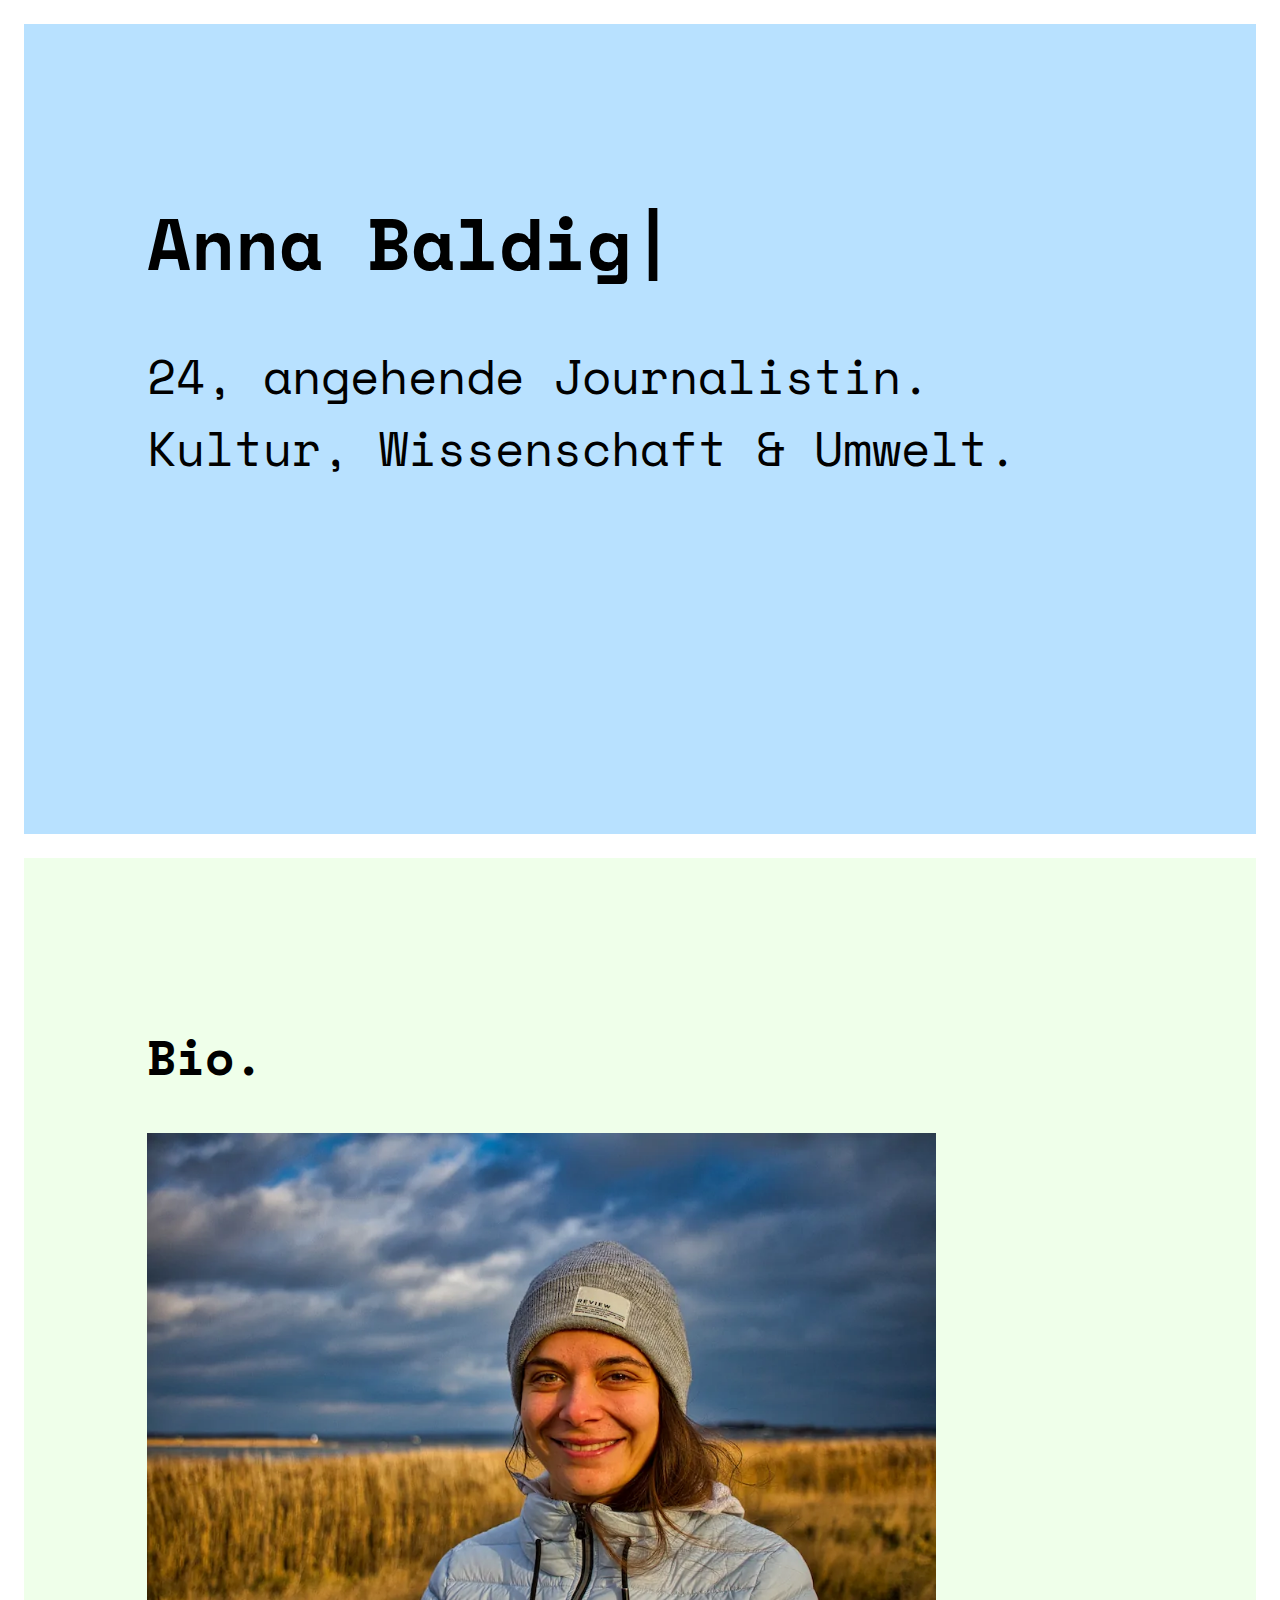
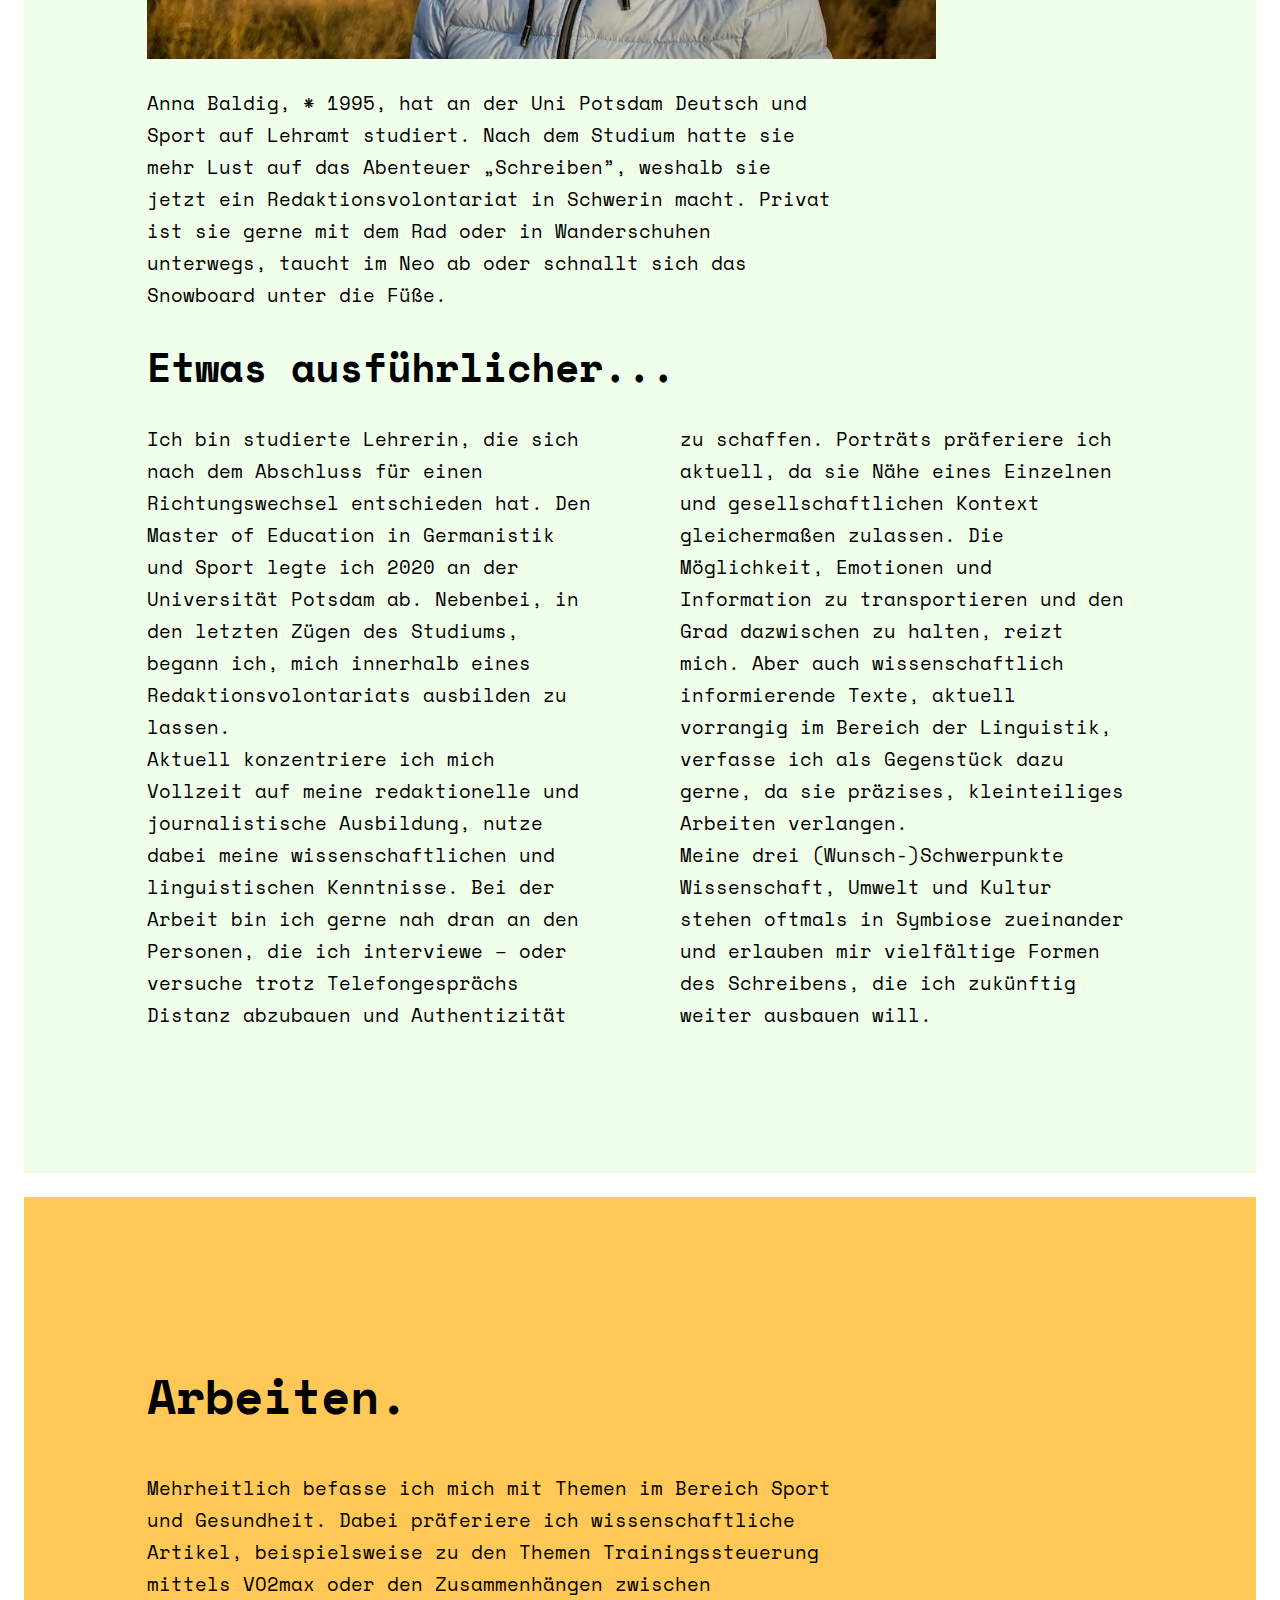
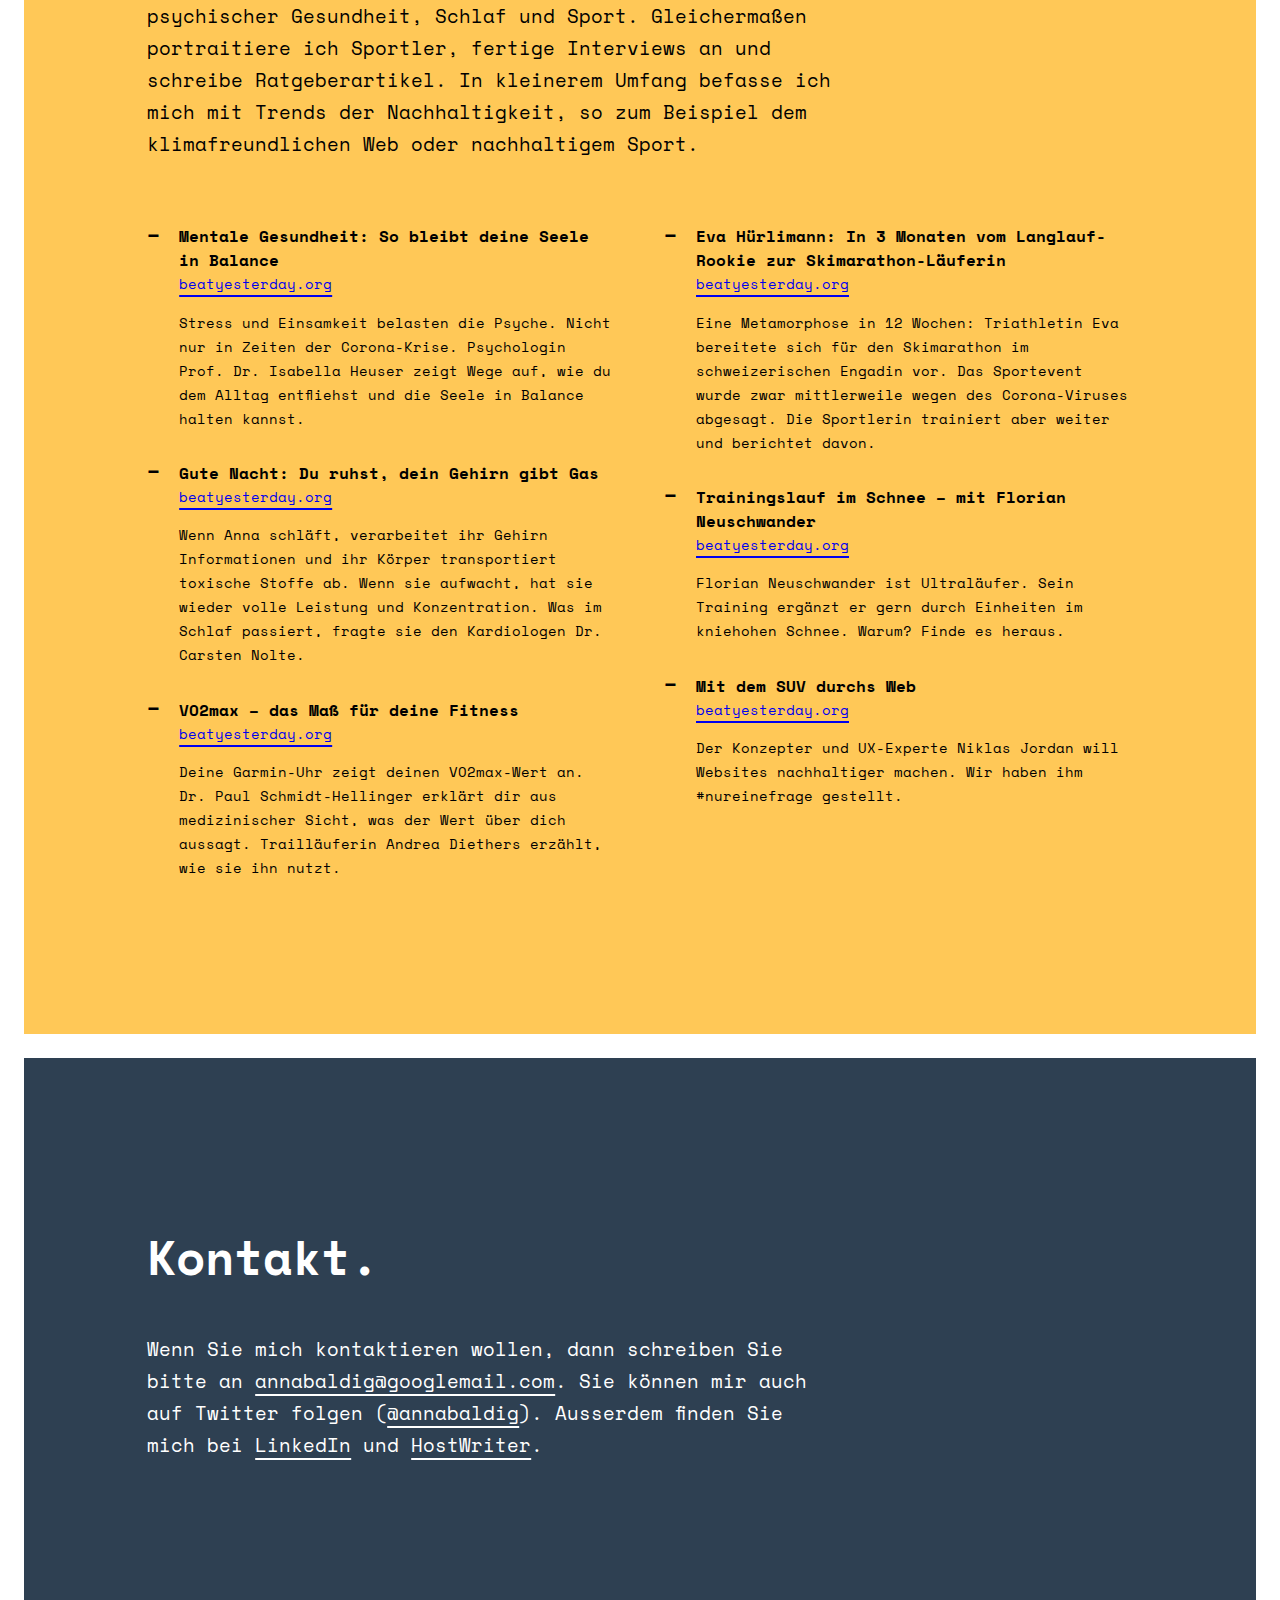
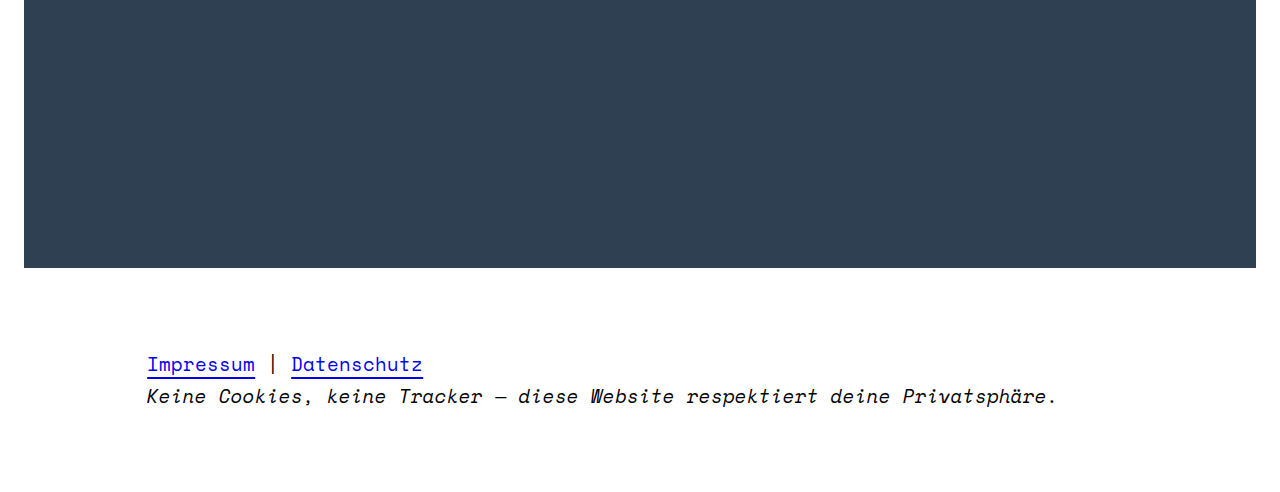
==== index.html @ 7822baf7 "Initial commit" ====
<!DOCTYPE html>
<html lang="en">
<head>
	<meta charset="utf-8">
    <title>Anna Baldig | Journalistin & Autorin</title>
    <meta name="description" content="24, angehende Journalistin. Kultur, Wissenschaft & Umwelt.">
    <meta name="author" content="Anna Baldig">

    <meta property="og:title" content="Anna Baldig | Journalistin & Autorin">
    <meta property="og:description" content="24, angehende Journalistin. Kultur, Wissenschaft & Umwelt.">
    <meta property="og:image" content="https://www.annabaldig.de/src/anna-baldig.webp">
    <meta property="og:url" content="https://www.annabaldig.de/index.html">

    <meta name="twitter:title" content="Anna Baldig | Journalistin & Autorin">
    <meta name="twitter:description" content="24, angehende Journalistin. Kultur, Wissenschaft & Umwelt.">
    <meta name="twitter:image" content="https://www.annabaldig.de/src/anna-baldig.webp">
    <meta name="twitter:card" content="summary_large_image">

    <link rel="stylesheet" href="style.css">
</head>

<body>
    <div class="container start">
        <h1>Anna Baldig<span class="blinking-cursor">|</span></h1>
        <p class="subline">24, angehende Journalistin.<br />Kultur, Wissenschaft & Umwelt.</p>
    </div>
    <div class="container bio">
        <h2>Bio.</h2>
        <div class="cus-column-80">
            <figure>
                <img src="src/anna-baldig.webp" alt="Portrait von Anna Baldig an der Ostsee" title="Anna Baldig" >
            </figure>
        </div>
        <p class="cus-column-70">Anna Baldig, * 1995, hat an der Uni Potsdam Deutsch und Sport auf Lehramt studiert. Nach dem Studium hatte sie mehr Lust auf das Abenteuer „Schreiben”, weshalb sie jetzt ein Redaktionsvolontariat in Schwerin macht. Privat ist sie gerne mit dem Rad oder in Wanderschuhen unterwegs, taucht im Neo ab oder schnallt sich das Snowboard unter die Füße. </p>
        <h3>Etwas ausführlicher...</h3>
        <p class="columns">Ich bin studierte Lehrerin, die sich nach dem Abschluss für einen Richtungswechsel entschieden hat. Den Master of Education in Germanistik und Sport legte ich 2020 an der Universität Potsdam ab. Nebenbei, in den letzten Zügen des Studiums, begann ich, mich innerhalb eines Redaktionsvolontariats ausbilden zu lassen.<br />Aktuell konzentriere ich mich Vollzeit auf meine redaktionelle und journalistische Ausbildung, nutze dabei meine wissenschaftlichen und linguistischen Kenntnisse. Bei der Arbeit bin ich gerne nah dran an den Personen, die ich interviewe – oder versuche trotz Telefongesprächs Distanz abzubauen und Authentizität zu schaffen. Porträts präferiere ich aktuell, da sie Nähe eines Einzelnen und gesellschaftlichen Kontext gleichermaßen zulassen. Die Möglichkeit, Emotionen und Information zu transportieren und den Grad dazwischen zu halten, reizt mich. Aber auch wissenschaftlich informierende Texte, aktuell vorrangig im Bereich der Linguistik, verfasse ich als Gegenstück dazu gerne, da sie präzises, kleinteiliges Arbeiten verlangen.<br />Meine drei (Wunsch-)Schwerpunkte Wissenschaft, Umwelt und Kultur stehen oftmals in Symbiose zueinander und erlauben mir vielfältige Formen des Schreibens, die ich zukünftig weiter ausbauen will.</p>
    </div>
    <div class="container links">
        <h2>Arbeiten.</h2>
        <p class="cus-column-70">Mehrheitlich befasse ich mich mit Themen im Bereich Sport und Gesundheit. Dabei präferiere ich wissenschaftliche Artikel, beispielsweise zu den Themen Trainingssteuerung mittels VO2max oder den Zusammenhängen zwischen psychischer Gesundheit, Schlaf und Sport. Gleichermaßen portraitiere ich Sportler, fertige Interviews an und schreibe Ratgeberartikel. In kleinerem Umfang befasse ich mich mit Trends der Nachhaltigkeit, so zum Beispiel dem klimafreundlichen Web oder nachhaltigem Sport.</p>
        <ul class="columns">
            <li><h3>Mentale Gesundheit: So bleibt deine Seele in Balance</h3><a class="source" href="https://de.beatyesterday.org/health/body-soul/mentale-gesundheit-so-bleibt-deine-seele-in-balance/">beatyesterday.org</a><p>Stress und Einsamkeit belasten die Psyche. Nicht nur in Zeiten der Corona-Krise. Psychologin Prof. Dr. Isabella Heuser zeigt Wege auf, wie du dem Alltag entfliehst und die Seele in Balance halten kannst.</p></li>
            <li><h3>Gute Nacht: Du ruhst, dein Gehirn gibt Gas</h3><a class="source" href="https://de.beatyesterday.org/health/gute-nacht-wir-machen-die-augen-zu-unser-koerper-aber-gibt-gas/">beatyesterday.org</a><p>Wenn Anna schläft, verarbeitet ihr Gehirn Informationen und ihr Körper transportiert toxische Stoffe ab. Wenn sie aufwacht, hat sie wieder volle Leistung und Konzentration. Was im Schlaf passiert, fragte sie den Kardiologen Dr. Carsten Nolte.</p></li>
            <li><h3>VO2max – das Maß für deine Fitness</h3><a class="source" href="https://de.beatyesterday.org/active/running/vo2max-das-mass-fuer-deine-fitness/">beatyesterday.org</a><p>Deine Garmin-Uhr zeigt deinen VO2max-Wert an. Dr. Paul Schmidt-Hellinger erklärt dir aus medizinischer Sicht, was der Wert über dich aussagt. Trailläuferin Andrea Diethers erzählt, wie sie ihn nutzt.</p></li>
            <li><h3>Eva Hürlimann: In 3 Monaten vom Langlauf-Rookie zur Skimarathon-Läuferin</h3><a class="source" href="https://de.beatyesterday.org/active/eva-huerlimann-in-3-monaten-vom-langlauf-rookie-zur-skimarathon-laeuferin/">beatyesterday.org</a><p>Eine Metamorphose in 12 Wochen: Triathletin Eva bereitete sich für den Skimarathon im schweizerischen Engadin vor. Das Sportevent wurde zwar mittlerweile wegen des Corona-Viruses abgesagt. Die Sportlerin trainiert aber weiter und berichtet davon.</p></li>
            <li><h3>Trainingslauf im Schnee – mit Florian Neuschwander</h3><a class="source" href="https://de.beatyesterday.org/active/gewinne-einen-trainingslauf-im-schnee-mit-florian-neuschwander/">beatyesterday.org</a><p>Florian Neuschwander ist Ultraläufer. Sein Training ergänzt er gern durch Einheiten im kniehohen Schnee. Warum? Finde es heraus.</p></li>
            <li><h3>Mit dem SUV durchs Web</h3><a class="source" href="https://www.growsmarter.de/mit-dem-suv-durchs-web">beatyesterday.org</a><p>Der Konzepter und UX-Experte Niklas Jordan will Websites nachhaltiger machen. Wir haben ihm #nureinefrage gestellt.</p></li>
        </ul>
    </div>
    <div class="container contact">
        <h2>Kontakt.</h2>
        <p class="cus-column-70">Wenn Sie mich kontaktieren wollen, dann schreiben Sie bitte an <a href="mailto:annabaldig@googlemail.com">annabaldig@googlemail.com</a>. Sie können mir auch auf Twitter folgen (<a href="https://twitter.com/annabaldig">@annabaldig</a>). Ausserdem finden Sie mich bei <a href="https://www.linkedin.com/in/anna-baldig-223ab618a/">LinkedIn</a> und <a href="https://hostwriter.org/">HostWriter</a>.</p>
    </div>
    <div class="legal">
        <p><a href="/impressum.html">Impressum</a> | <a href="datenschutz.html">Datenschutz</a><br /><em>Keine Cookies, keine Tracker — diese Website respektiert deine Privatsphäre.</em></p>
    </div>
</body>
</html>
---- style.css ----
/* space-mono-regular - latin */
@font-face {
  font-family: 'Space Mono';
  font-style: normal;
  font-weight: 400;
  src: url('../src/space-mono-v5-latin-regular.eot'); /* IE9 Compat Modes */
  src: local('Space Mono'), local('SpaceMono-Regular'),
       url('../src/space-mono-v5-latin-regular.eot?#iefix') format('embedded-opentype'), /* IE6-IE8 */
       url('../src/space-mono-v5-latin-regular.woff2') format('woff2'), /* Super Modern Browsers */
       url('../src/space-mono-v5-latin-regular.woff') format('woff'), /* Modern Browsers */
       url('../src/space-mono-v5-latin-regular.ttf') format('truetype'), /* Safari, Android, iOS */
       url('../src/space-mono-v5-latin-regular.svg#SpaceMono') format('svg'); /* Legacy iOS */
}

/* space-mono-italic - latin */
@font-face {
  font-family: 'Space Mono';
  font-style: italic;
  font-weight: 400;
  src: url('../src/space-mono-v5-latin-italic.eot'); /* IE9 Compat Modes */
  src: local('Space Mono Italic'), local('SpaceMono-Italic'),
       url('../src/space-mono-v5-latin-italic.eot?#iefix') format('embedded-opentype'), /* IE6-IE8 */
       url('../src/space-mono-v5-latin-italic.woff2') format('woff2'), /* Super Modern Browsers */
       url('../src/space-mono-v5-latin-italic.woff') format('woff'), /* Modern Browsers */
       url('../src/space-mono-v5-latin-italic.ttf') format('truetype'), /* Safari, Android, iOS */
       url('../src/space-mono-v5-latin-italic.svg#SpaceMono') format('svg'); /* Legacy iOS */
}

/* space-mono-700 - latin */
@font-face {
  font-family: 'Space Mono';
  font-style: normal;
  font-weight: 700;
  src: url('../src/space-mono-v5-latin-700.eot'); /* IE9 Compat Modes */
  src: local('Space Mono Bold'), local('SpaceMono-Bold'),
       url('../src/space-mono-v5-latin-700.eot?#iefix') format('embedded-opentype'), /* IE6-IE8 */
       url('../src/space-mono-v5-latin-700.woff2') format('woff2'), /* Super Modern Browsers */
       url('../src/space-mono-v5-latin-700.woff') format('woff'), /* Modern Browsers */
       url('../src/space-mono-v5-latin-700.ttf') format('truetype'), /* Safari, Android, iOS */
       url('../src/space-mono-v5-latin-700.svg#SpaceMono') format('svg'); /* Legacy iOS */
}


body {
    margin: 1.5rem !important;
    padding: 0;
    font-family: 'Space Mono', monospace;
    font-size: 1.2rem;
    line-height: 2rem;
}

h1 {
    font-size: 4.5rem;
    line-height: 6rem;
}

h2, .subline {
    font-size: 3rem;
    line-height: 4.5rem;
}

h3 {
    font-size: 2.5rem;
}

a {
    text-decoration: underline;
    text-decoration-thickness: 2px;
    text-underline-offset: 6px;
}

figure {
    padding: 0;
    margin: 0 0;
}

figure img {
    width: 100%;
}

figcaption {
    font-size: 1rem;
    margin: 0;
}

div.container {
    padding: 10%;
    margin: 1.5rem 0;
    min-height: 90vh;
    width: 100%;
    box-sizing: border-box;
}

div.start {
    background: #b8e1ff;
    background-size: cover;
}

div.bio {
    background: #efffea;
}

div.links {
    background: #ffc857;
}

div.links ul li {
    font-size: 0.9rem;
    line-height: 1.5rem;
}

div.contact {
    background: #2e4052;
    color: #fff;
}

div.contact a {
    color: #fff;
    text-decoration: ;
}

div.legal {
    padding: 3% 10%;
    margin: 1.5rem 0;
    width: 100%;
    box-sizing: border-box;
}

@media (min-width: 1040px) {
    .columns {
        column-count: 2;
        column-gap: 5rem;
    }
    
    .cus-column-70 {
        width: 70%;
    }

    .cus-column-80 {
        width: 80%;
    }
}

/*** LIST ***/

ul {
    list-style: none;
    padding: 0 0 0 2rem;
    margin: 4rem 0 0 0;
}

ul li:before {
    content: "–";
    font-weight: bold;
    font-size: 1.3rem;
    float: left;
    margin-left: -2rem;
    margin-top: -0.1rem;
}

ul li {
    display:inline-block;
    margin-bottom: 1rem;
}

ul li h3 {
    font-size: 1rem;
    margin:0;
}

/*** ANIMATION ***/

.blinking-cursor {
    font-size: 4.5rem;
    -webkit-animation: 1s blink step-end infinite;
    -moz-animation: 1s blink step-end infinite;
    -ms-animation: 1s blink step-end infinite;
    -o-animation: 1s blink step-end infinite;
    animation: 1s blink step-end infinite;
  }
  
  @keyframes "blink" {
    from, to {
      color: transparent;
    }
    50% {
      color: black;
    }
  }
  
  @-moz-keyframes blink {
    from, to {
      color: transparent;
    }
    50% {
      color: black;
    }
  }
  
  @-webkit-keyframes "blink" {
    from, to {
      color: transparent;
    }
    50% {
      color: black;
    }
  }
  
  @-ms-keyframes "blink" {
    from, to {
      color: transparent;
    }
    50% {
      color: black;
    }
  }
  
  @-o-keyframes "blink" {
    from, to {
      color: transparent;
    }
    50% {
      color: black;
    }
  }
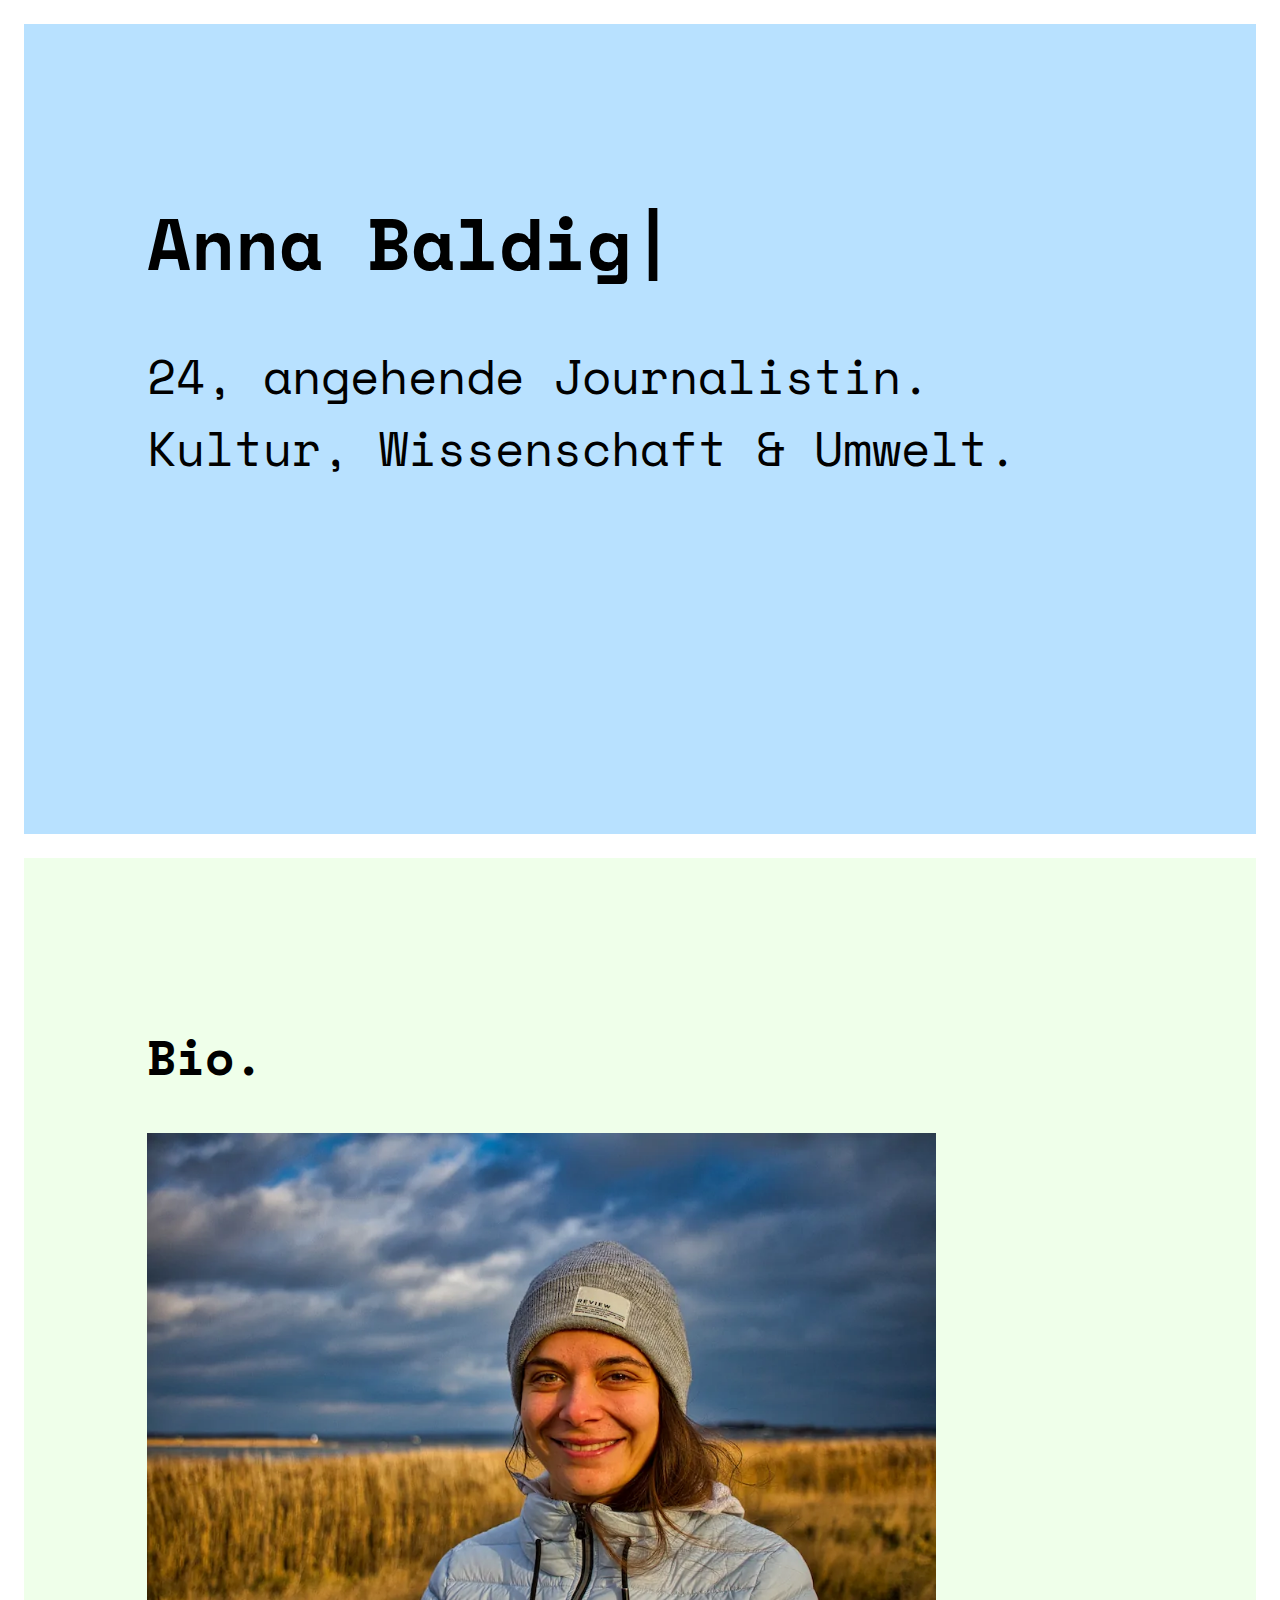
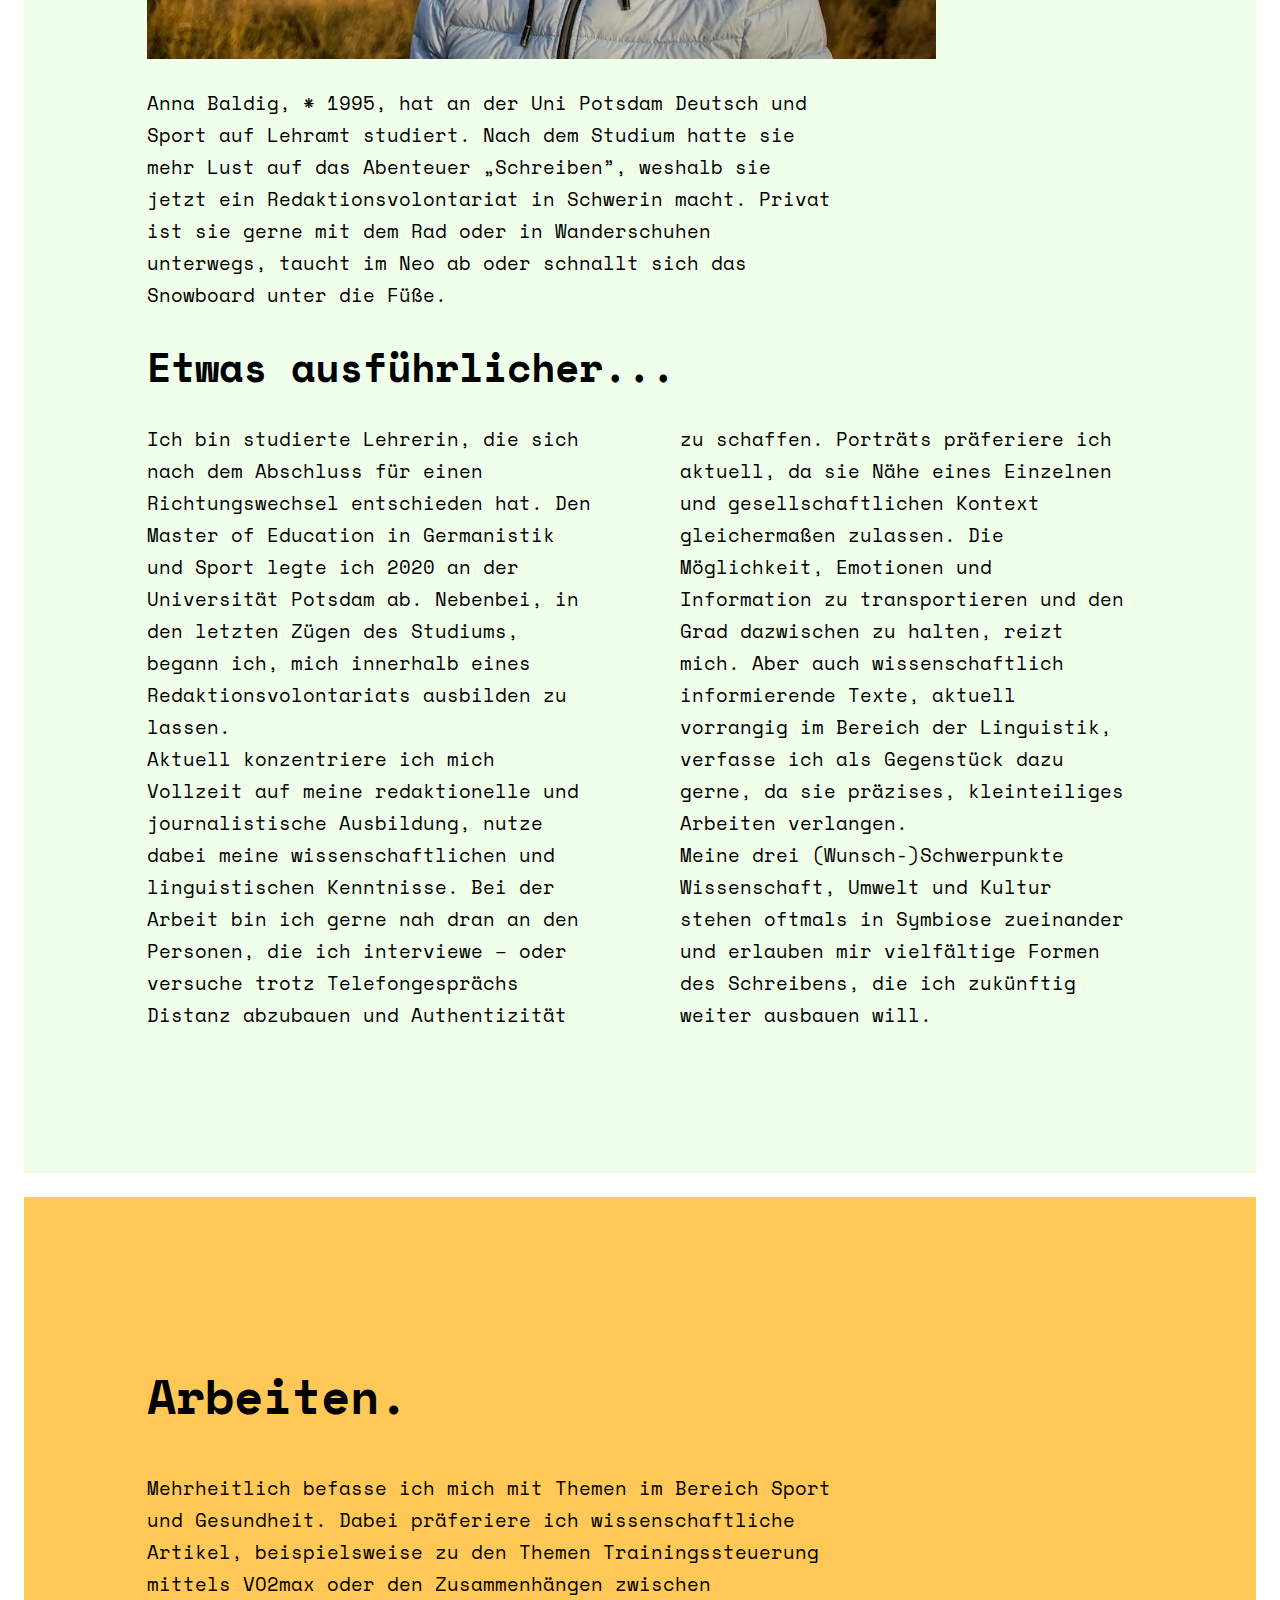
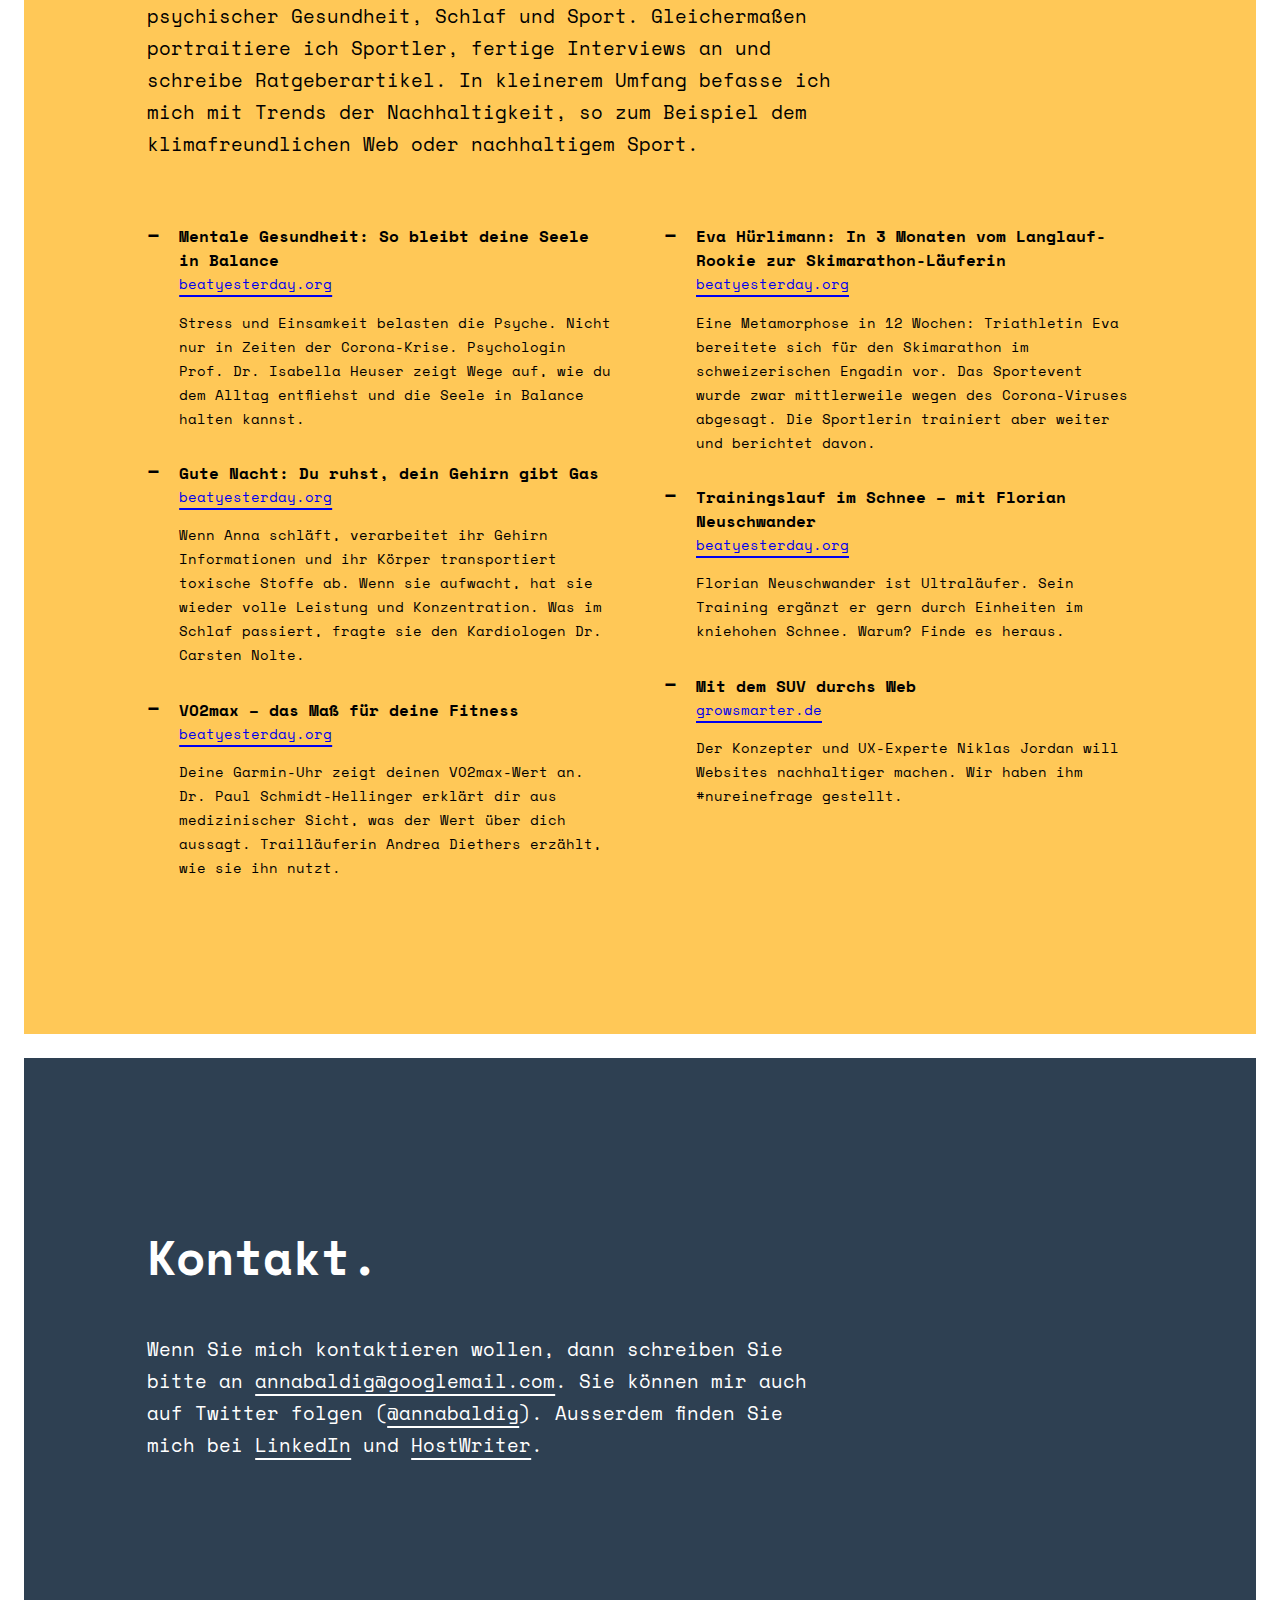
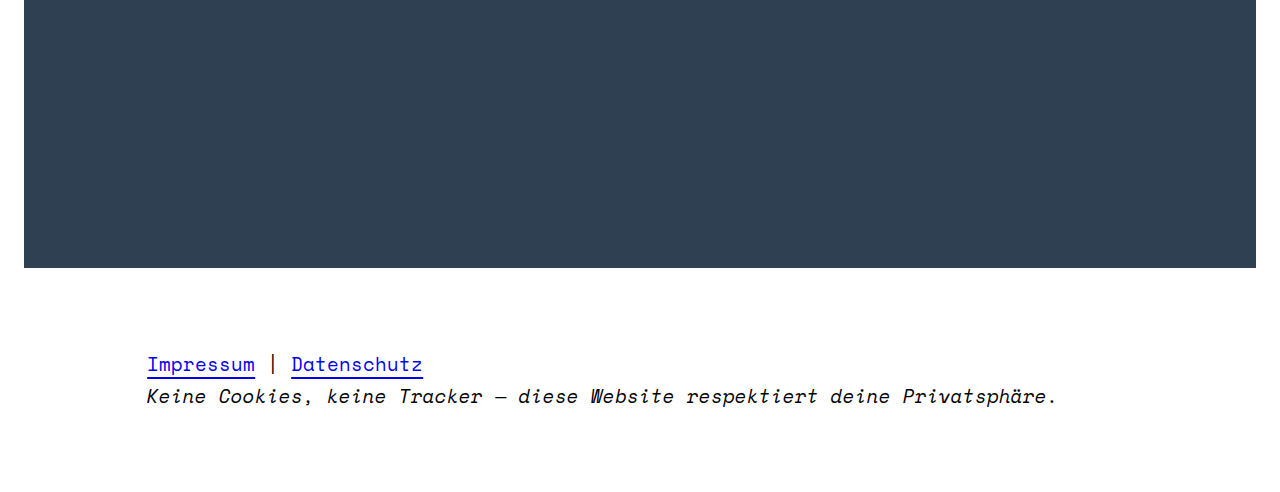
==== commit 4d842a5d: "update work" ====
--- a/index.html
+++ b/index.html
@@ -44,7 +44,7 @@
             <li><h3>VO2max – das Maß für deine Fitness</h3><a class="source" href="https://de.beatyesterday.org/active/running/vo2max-das-mass-fuer-deine-fitness/">beatyesterday.org</a><p>Deine Garmin-Uhr zeigt deinen VO2max-Wert an. Dr. Paul Schmidt-Hellinger erklärt dir aus medizinischer Sicht, was der Wert über dich aussagt. Trailläuferin Andrea Diethers erzählt, wie sie ihn nutzt.</p></li>
             <li><h3>Eva Hürlimann: In 3 Monaten vom Langlauf-Rookie zur Skimarathon-Läuferin</h3><a class="source" href="https://de.beatyesterday.org/active/eva-huerlimann-in-3-monaten-vom-langlauf-rookie-zur-skimarathon-laeuferin/">beatyesterday.org</a><p>Eine Metamorphose in 12 Wochen: Triathletin Eva bereitete sich für den Skimarathon im schweizerischen Engadin vor. Das Sportevent wurde zwar mittlerweile wegen des Corona-Viruses abgesagt. Die Sportlerin trainiert aber weiter und berichtet davon.</p></li>
             <li><h3>Trainingslauf im Schnee – mit Florian Neuschwander</h3><a class="source" href="https://de.beatyesterday.org/active/gewinne-einen-trainingslauf-im-schnee-mit-florian-neuschwander/">beatyesterday.org</a><p>Florian Neuschwander ist Ultraläufer. Sein Training ergänzt er gern durch Einheiten im kniehohen Schnee. Warum? Finde es heraus.</p></li>
-            <li><h3>Mit dem SUV durchs Web</h3><a class="source" href="https://www.growsmarter.de/mit-dem-suv-durchs-web">beatyesterday.org</a><p>Der Konzepter und UX-Experte Niklas Jordan will Websites nachhaltiger machen. Wir haben ihm #nureinefrage gestellt.</p></li>
+            <li><h3>Mit dem SUV durchs Web</h3><a class="source" href="https://www.growsmarter.de/mit-dem-suv-durchs-web">growsmarter.de</a><p>Der Konzepter und UX-Experte Niklas Jordan will Websites nachhaltiger machen. Wir haben ihm #nureinefrage gestellt.</p></li>
         </ul>
     </div>
     <div class="container contact">
